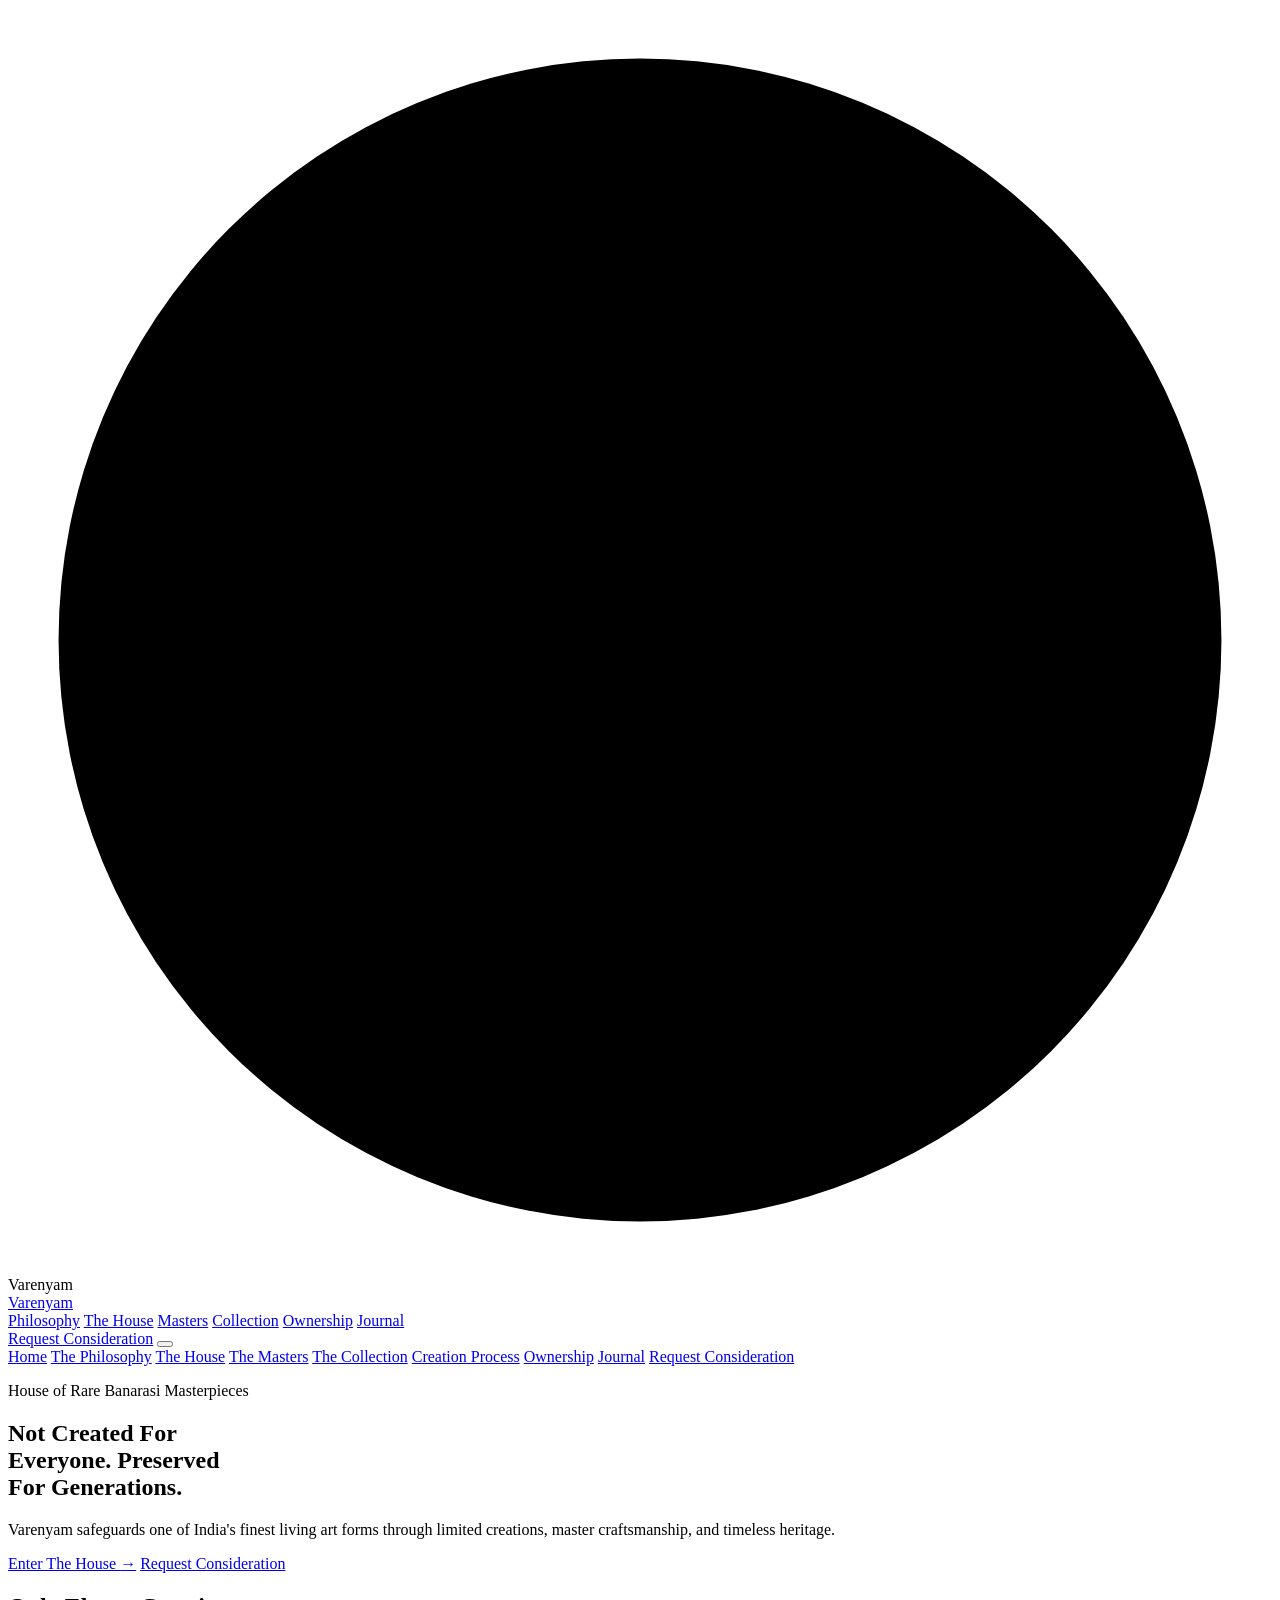
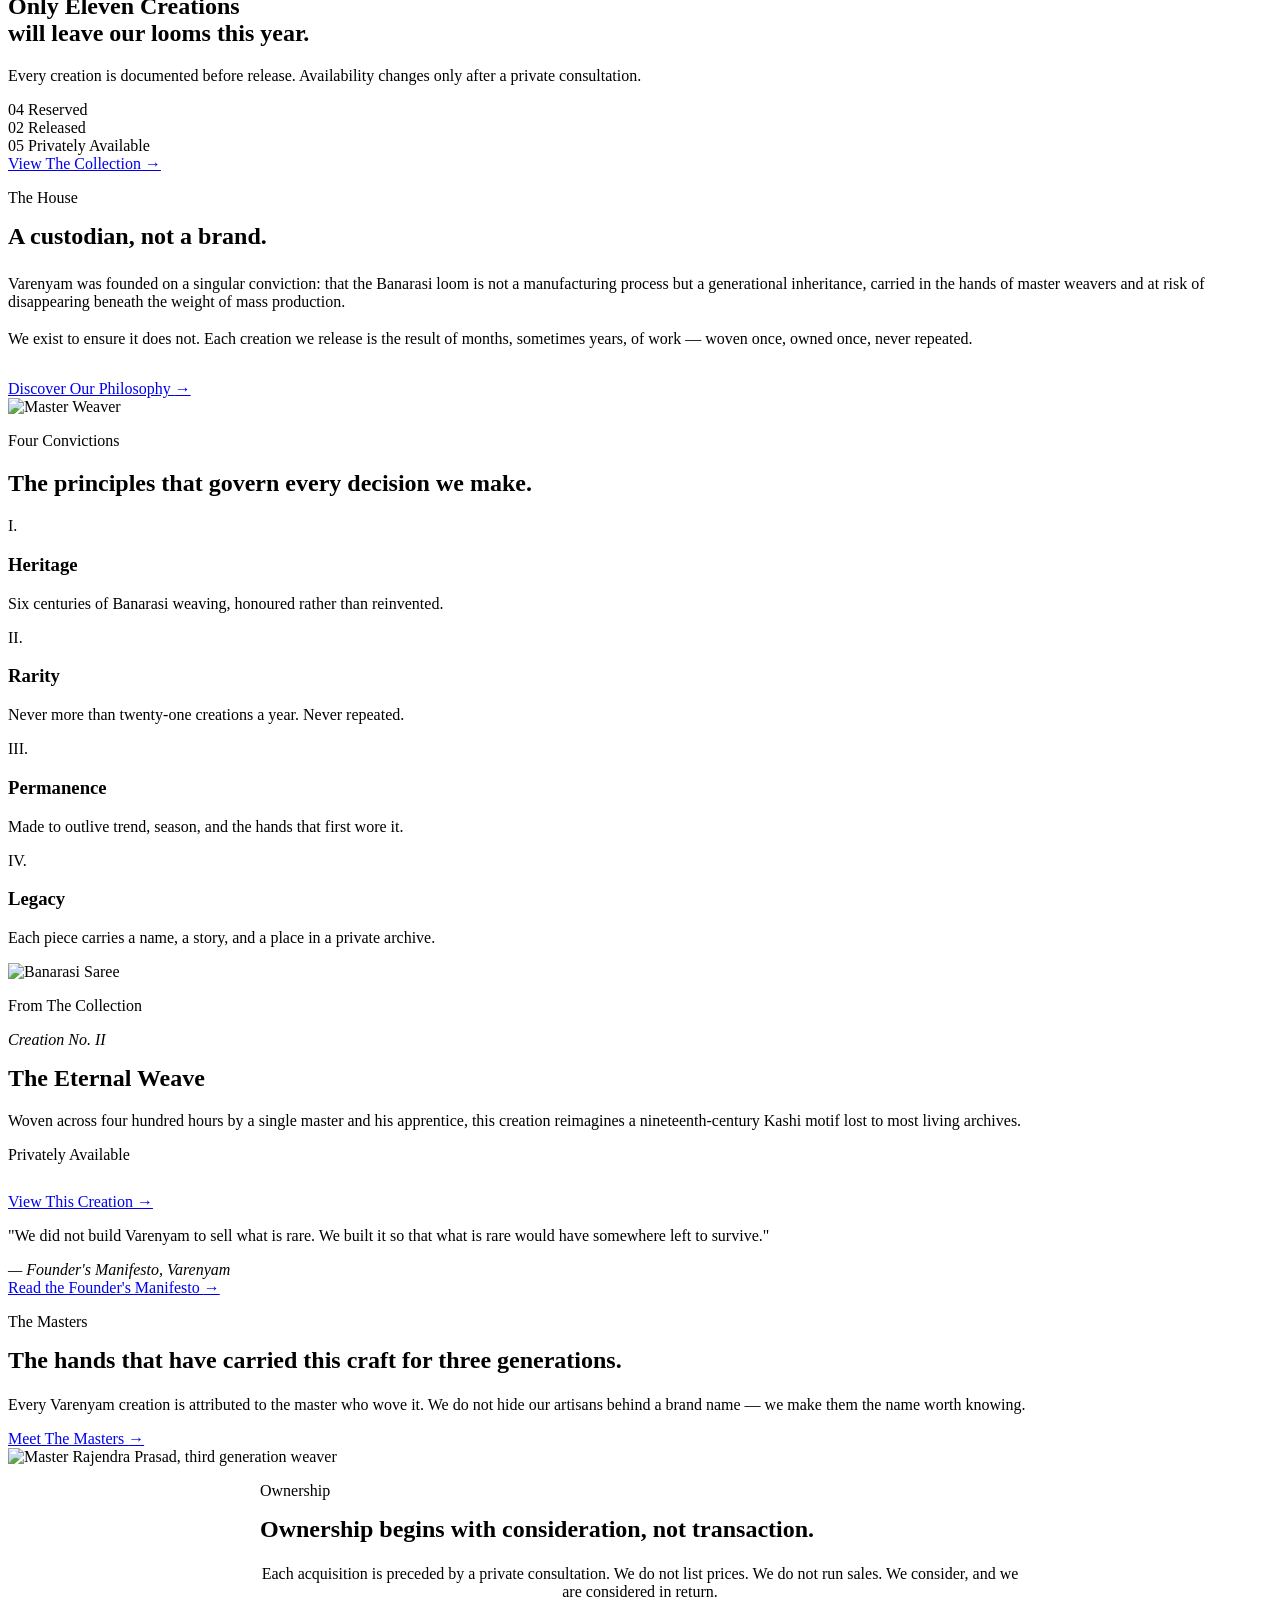
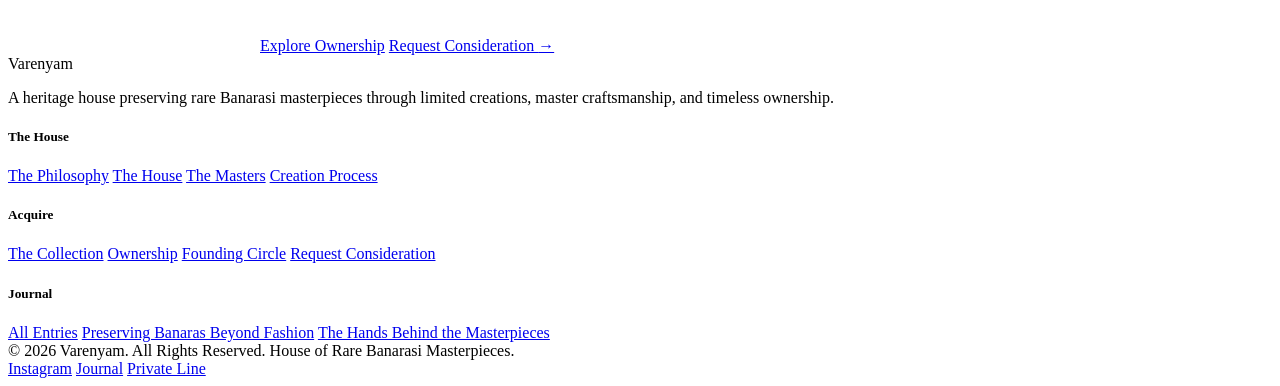
==== index.html @ ad982944 "Add files via upload" ====
<!DOCTYPE html>
<html lang="en">
<head>
<meta charset="UTF-8">
<meta name="viewport" content="width=device-width, initial-scale=1.0">
<title>Varenyam — House of Rare Banarasi Masterpieces</title>
<meta name="description" content="Varenyam is a heritage house preserving rare Banarasi masterpieces through limited creations, master craftsmanship, and timeless ownership.">
<link rel="preconnect" href="https://fonts.googleapis.com">
<link rel="preconnect" href="https://fonts.gstatic.com" crossorigin>
<link href="https://fonts.googleapis.com/css2?family=Playfair+Display:wght@400;500;600;700&family=Inter:wght@300;400;500;600&display=swap" rel="stylesheet">
<link rel="stylesheet" href="css/style.css">

</head>
<body>

<div id="loader">
  <div class="seal">
    <svg viewBox="0 0 100 100">
      <circle class="seal-ring" cx="50" cy="50" r="46"/>
      <path class="seal-mark" d="M30 60 L50 30 L70 60 M35 60 L65 60"/>
    </svg>
    <div class="loader-label">Varenyam</div>
  </div>
</div>



<header class="nav">
  <div class="nav-inner">
    <a href="index.html" class="brand-mark">Varenyam<span class="dot"></span></a>
    <nav class="nav-links">
      <a href="philosophy.html">Philosophy</a>
      <a href="house.html">The House</a>
      <a href="masters.html">Masters</a>
      <a href="collection.html">Collection</a>
      <a href="ownership.html">Ownership</a>
      <a href="journal.html">Journal</a>
    </nav>
    <a href="request.html" class="nav-cta desktop-only">Request Consideration</a>
    <button class="menu-toggle" aria-label="Open menu"><span></span><span></span><span></span></button>
  </div>
</header>

<div class="mobile-menu">
  <a href="index.html">Home</a>
  <a href="philosophy.html">The Philosophy</a>
  <a href="house.html">The House</a>
  <a href="masters.html">The Masters</a>
  <a href="collection.html">The Collection</a>
  <a href="process.html">Creation Process</a>
  <a href="ownership.html">Ownership</a>
  <a href="journal.html">Journal</a>
  <a href="request.html" class="nav-cta">Request Consideration</a>
</div>

<main>

  <!-- HERO -->
  <section class="hero">
      
    <div class="hero-texture"></div>
    <div class="frame cinema" data-parallax="0.08" style="position:absolute; top:14%; right:-6%; width:62%; opacity:.55; z-index:1;">
      <video
    autoplay
    muted
    loop
    playsinline
    class="frame-video">

    <source src="https://res.cloudinary.com/diti2zhnf/video/upload/v1782197458/15530632_3840_2160_24fps_ccnxbz.mp4" type="video/mp4">

</video>
    </div>
    <div class="hero-content">
      <p class="eyebrow reveal">House of Rare Banarasi Masterpieces</p>
      <h1 class="display-xl reveal reveal-d1">Not Created For<br>Everyone. Preserved<br>For Generations.</h1>
      <p class="lede reveal reveal-d2">Varenyam safeguards one of India's finest living art forms through limited creations, master craftsmanship, and timeless heritage.</p>
      <div class="btn-row reveal reveal-d3">
        <a href="house.html" class="btn solid">Enter The House <span class="arrow">→</span></a>
        <a href="request.html" class="btn ghost">Request Consideration</a>
      </div>
    </div>
    
  </section>
  
<section class="section edition-section">

    <div class="wrap">

        

        <h2 class="display-lg reveal reveal-d1">

            Only Eleven Creations
            <br>
            will leave our looms this year.

        </h2>

        <p class="lede mx-auto center reveal reveal-d2">

            Every creation is documented before release.
            Availability changes only after a private consultation.

        </p>

        <div class="edition-status">

            <div class="edition-card reveal">

                <span>04</span>

                Reserved

            </div>

            <div class="edition-card reveal reveal-d1">

                <span>02</span>

                Released

            </div>

            <div class="edition-card reveal reveal-d2">

                <span>05</span>

                Privately Available

            </div>

        </div>

        <div class="center">

            <a href="collection.html" class="btn solid">

                View The Collection →

            </a>

        </div>
<div class="progress-bar">
    <div class="progress-fill" style="width:36%"></div>
</div>
    </div>

</section>
  <!-- INTRODUCTION -->
  <section class="section">
    <div class="wrap grid-2">
      <div class="reveal">
        <p class="eyebrow">The House</p>
        <h2 class="display-md" style="margin-top:1rem;">A custodian, <span class="italic">not</span> a brand.</h2>
        <p class="body-text" style="margin-top:1.6rem;">Varenyam was founded on a singular conviction: that the Banarasi loom is not a manufacturing process but a generational inheritance, carried in the hands of master weavers and at risk of disappearing beneath the weight of mass production.</p>
        <p class="body-text" style="margin-top:1.2rem;">We exist to ensure it does not. Each creation we release is the result of months, sometimes years, of work — woven once, owned once, never repeated.</p>
        <div class="btn-row" style="margin-top:2rem;">
          <a href="philosophy.html" class="text-link">Discover Our Philosophy <span class="arrow">→</span></a>
        </div>
      </div>
      <div class="frame tall reveal reveal-d2">
         <img src="https://i.pinimg.com/736x/7c/6f/11/7c6f117fa20e8eda5d5f9189f63dafb6.jpg" alt="Master Weaver" loading="lazy"
    decoding="async">
      </div>
    </div>
  </section>

  <div class="wrap"><div class="gold-line"></div></div>

  <!-- PILLARS PREVIEW -->
  <section class="section">
    <div class="wrap">
      <div class="section-head center mx-auto">
        <p class="eyebrow center">Four Convictions</p>
        <h2 class="display-md">The principles that govern every decision we make.</h2>
      </div>
      <div class="grid-4">
        <div class="pillar reveal"><span class="p-no">I.</span><h3>Heritage</h3><p>Six centuries of Banarasi weaving, honoured rather than reinvented.</p></div>
        <div class="pillar reveal reveal-d1"><span class="p-no">II.</span><h3>Rarity</h3><p>Never more than twenty-one creations a year. Never repeated.</p></div>
        <div class="pillar reveal reveal-d2"><span class="p-no">III.</span><h3>Permanence</h3><p>Made to outlive trend, season, and the hands that first wore it.</p></div>
        <div class="pillar reveal reveal-d3"><span class="p-no">IV.</span><h3>Legacy</h3><p>Each piece carries a name, a story, and a place in a private archive.</p></div>
      </div>
    </div>
  </section>

  <!-- FEATURED CREATION -->
  <section class="section charcoal">
    <div class="wrap grid-2">
      <div class="frame square reveal">
    <img src="https://i.pinimg.com/1200x/c4/33/57/c433571d97ba6cde147382f222b8996d.jpg" alt="Banarasi Saree" loading="lazy"
    decoding="async">
      </div>
      <div class="reveal reveal-d2">
        <p class="eyebrow">From The Collection</p>
        <p class="m-num" style="font-family:var(--serif); font-style:italic; color:var(--gold-soft); margin-top:1rem;">Creation No. II</p>
        <h2 class="display-md" style="margin-top:.6rem;">The Eternal Weave</h2>
        <p class="body-text" style="margin-top:1.2rem;">Woven across four hundred hours by a single master and his apprentice, this creation reimagines a nineteenth-century Kashi motif lost to most living archives.</p>
        <div class="tag-row"><span class="tag">Privately Available</span></div>
        <div class="btn-row" style="margin-top:1.8rem;">
          <a href="collection-eternal-weave.html" class="text-link">View This Creation <span class="arrow">→</span></a>
        </div>
      </div>
    </div>
  </section>

  <!-- FOUNDER MANIFESTO -->
  <section class="section">
    <div class="wrap">
      <div class="quote-block reveal">
        <p>"We did not build Varenyam to sell what is rare. We built it so that what is rare would have somewhere left to survive."</p>
        <cite>— Founder's Manifesto, Varenyam</cite>
      </div>
      <div class="gold-line center short reveal"></div>
      <div class="center reveal">
        <a href="house.html" class="text-link">Read the Founder's Manifesto <span class="arrow">→</span></a>
      </div>
    </div>
  </section>

  <!-- MASTERS PREVIEW -->
  <section class="section charcoal">
    <div class="wrap grid-2">
      <div class="reveal">
        <p class="eyebrow">The Masters</p>
        <h2 class="display-md" style="margin-top:1rem;">The hands that have carried this craft for three generations.</h2>
        <p class="body-text" style="margin-top:1.4rem;">Every Varenyam creation is attributed to the master who wove it. We do not hide our artisans behind a brand name — we make them the name worth knowing.</p>
        <div class="btn-row"><a href="masters.html" class="text-link">Meet The Masters <span class="arrow">→</span></a></div>
      </div>
      <div class="frame tall reveal reveal-d2">
        <img src= "https://i.pinimg.com/736x/b0/d5/f7/b0d5f7c24288af9b21d6337cf36b016b.jpg" alt="Master Rajendra Prasad, third generation weaver" loading="lazy"
    decoding="async">
    </div>
  </section>

  <!-- OWNERSHIP CTA -->
  <section class="section">
    <div class="wrap center" style="max-width:760px; margin:0 auto;">
      <p class="eyebrow center reveal">Ownership</p>
      <h2 class="display-md reveal reveal-d1" style="margin-top:1rem;">Ownership begins with consideration, not transaction.</h2>
      <p class="lede mx-auto reveal reveal-d2" style="margin:1.4rem auto 0; text-align:center;">Each acquisition is preceded by a private consultation. We do not list prices. We do not run sales. We consider, and we are considered in return.</p>
      <div class="btn-row" style="justify-content:center; margin-top:2.2rem;">
        <a href="ownership.html" class="btn ghost">Explore Ownership</a>
        <a href="request.html" class="btn solid">Request Consideration <span class="arrow">→</span></a>
      </div>
    </div>
  </section>

</main>

<footer class="site-footer">
  <div class="wrap">
    <div class="footer-top">
      <div class="footer-brand">
        <div class="brand-mark">Varenyam<span class="dot"></span></div>
        <p>A heritage house preserving rare Banarasi masterpieces through limited creations, master craftsmanship, and timeless ownership.</p>
      </div>
      <div class="footer-col">
        <h5>The House</h5>
        <a href="philosophy.html">The Philosophy</a>
        <a href="house.html">The House</a>
        <a href="masters.html">The Masters</a>
        <a href="process.html">Creation Process</a>
      </div>
      <div class="footer-col">
        <h5>Acquire</h5>
        <a href="collection.html">The Collection</a>
        <a href="ownership.html">Ownership</a>
        <a href="ownership.html#founding-circle">Founding Circle</a>
        <a href="request.html">Request Consideration</a>
      </div>
      <div class="footer-col">
        <h5>Journal</h5>
        <a href="journal.html">All Entries</a>
        <a href="journal-preserving-banaras.html">Preserving Banaras Beyond Fashion</a>
        <a href="journal-hands-behind.html">The Hands Behind the Masterpieces</a>
      </div>
    </div>
    <div class="footer-bottom">
      <span>© 2026 Varenyam. All Rights Reserved. House of Rare Banarasi Masterpieces.</span>
      <div class="footer-social">
        <a href="#">Instagram</a>
        <a href="journal.html">Journal</a>
        <a href="request.html">Private Line</a>
      </div>
    </div>
  </div>
</footer>

<script src="js/main.js"></script>
</body>
</html>
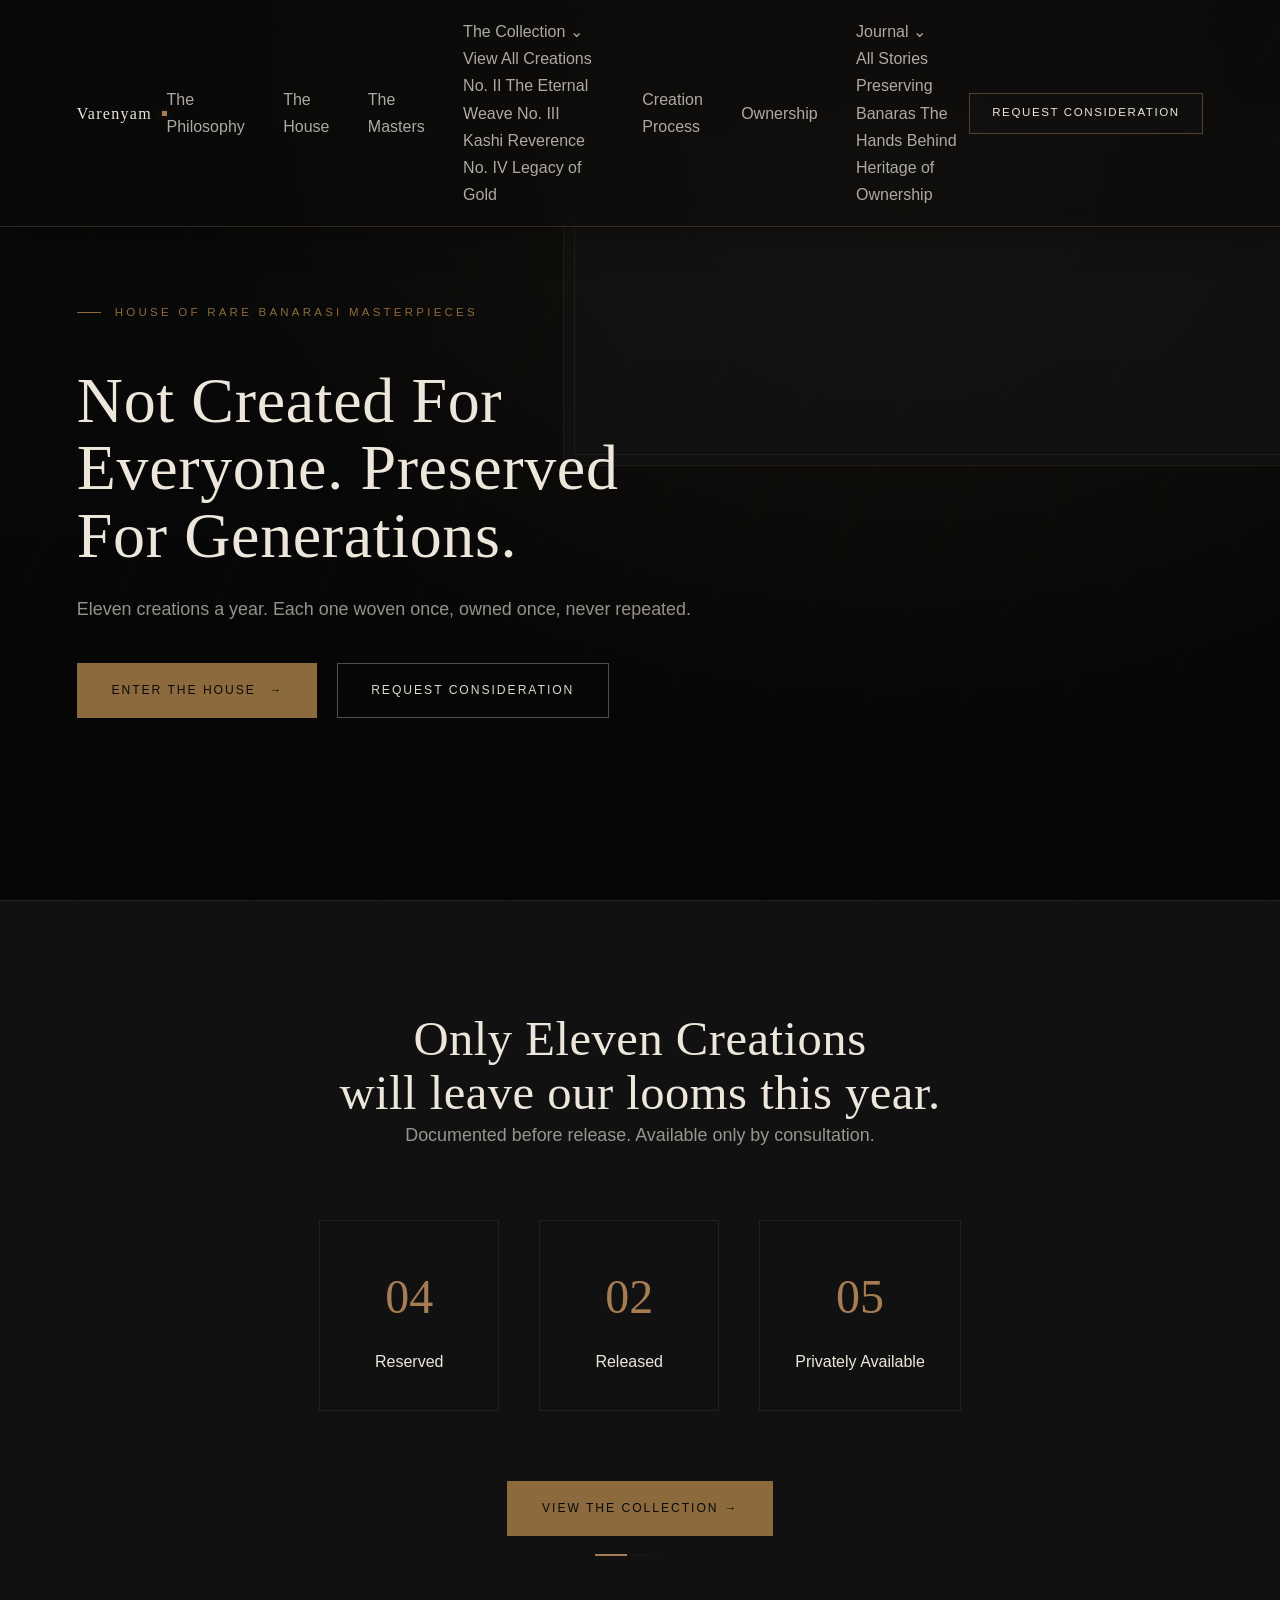
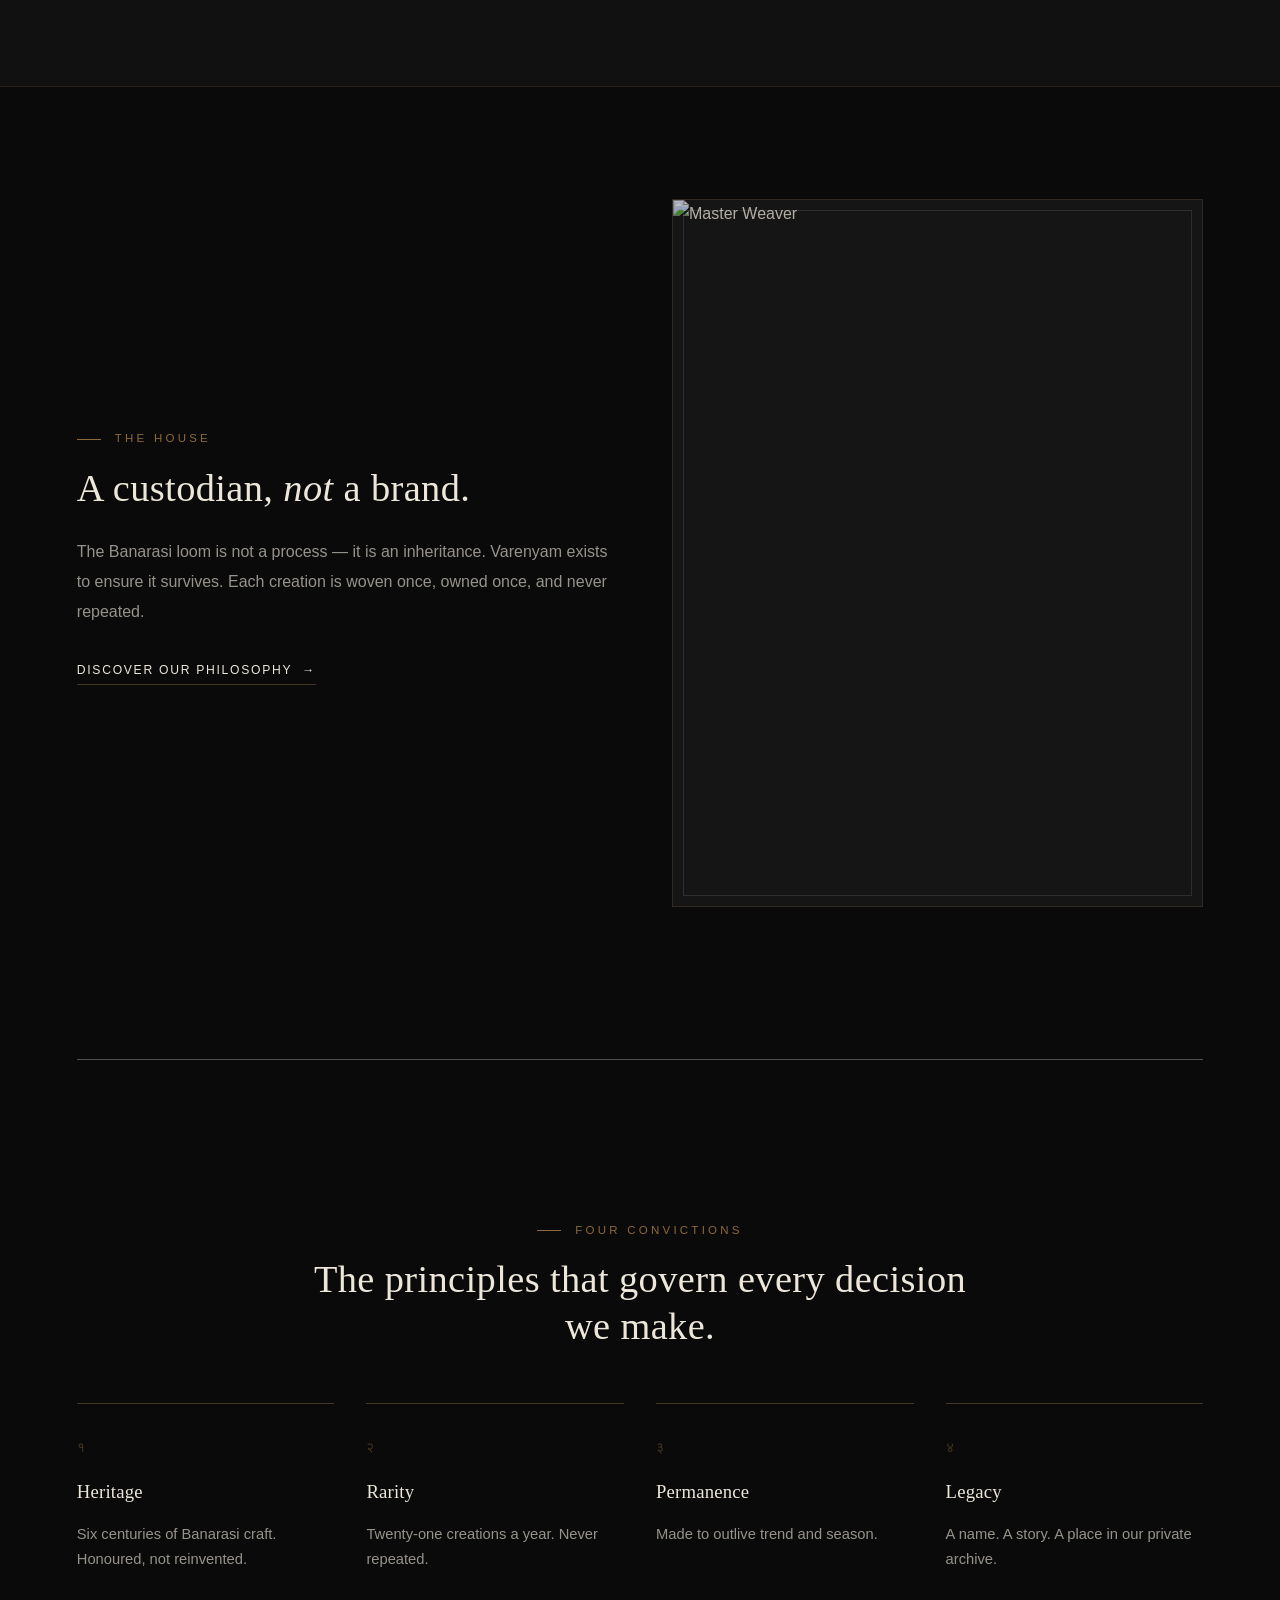
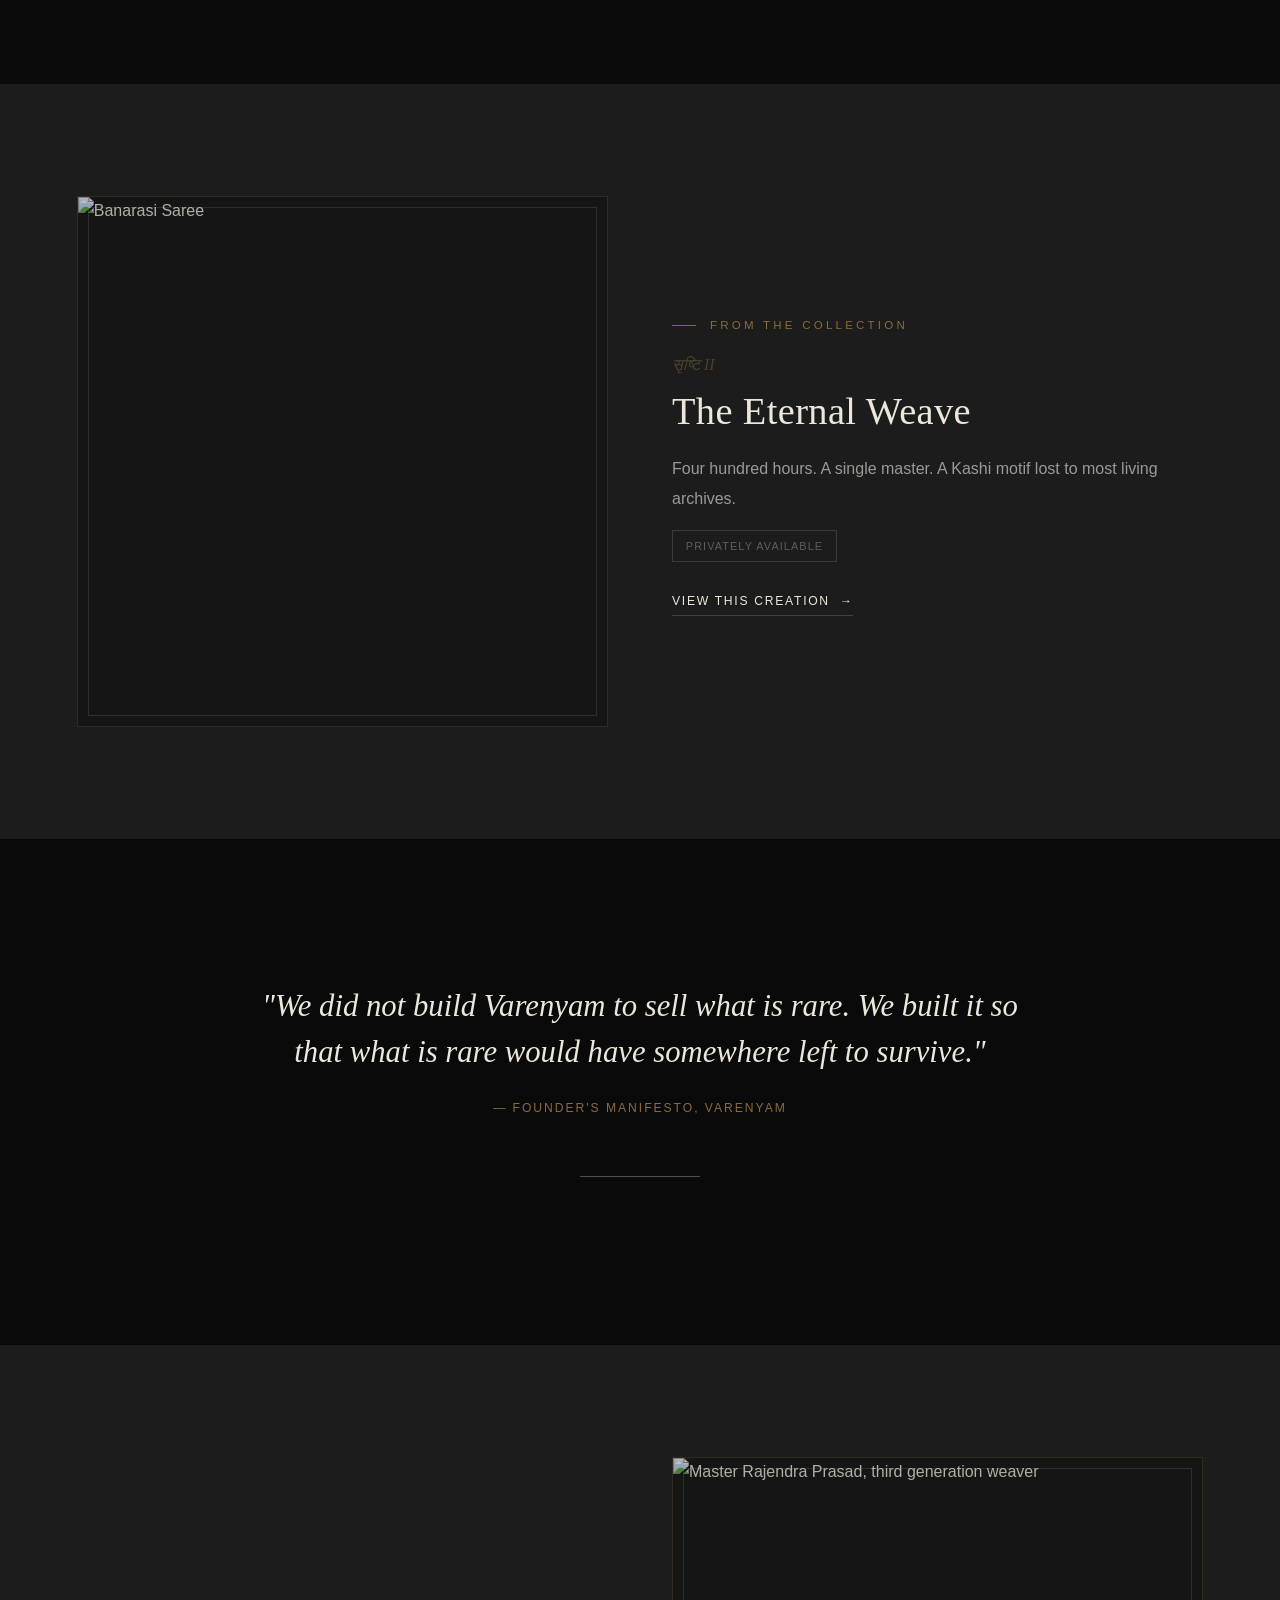
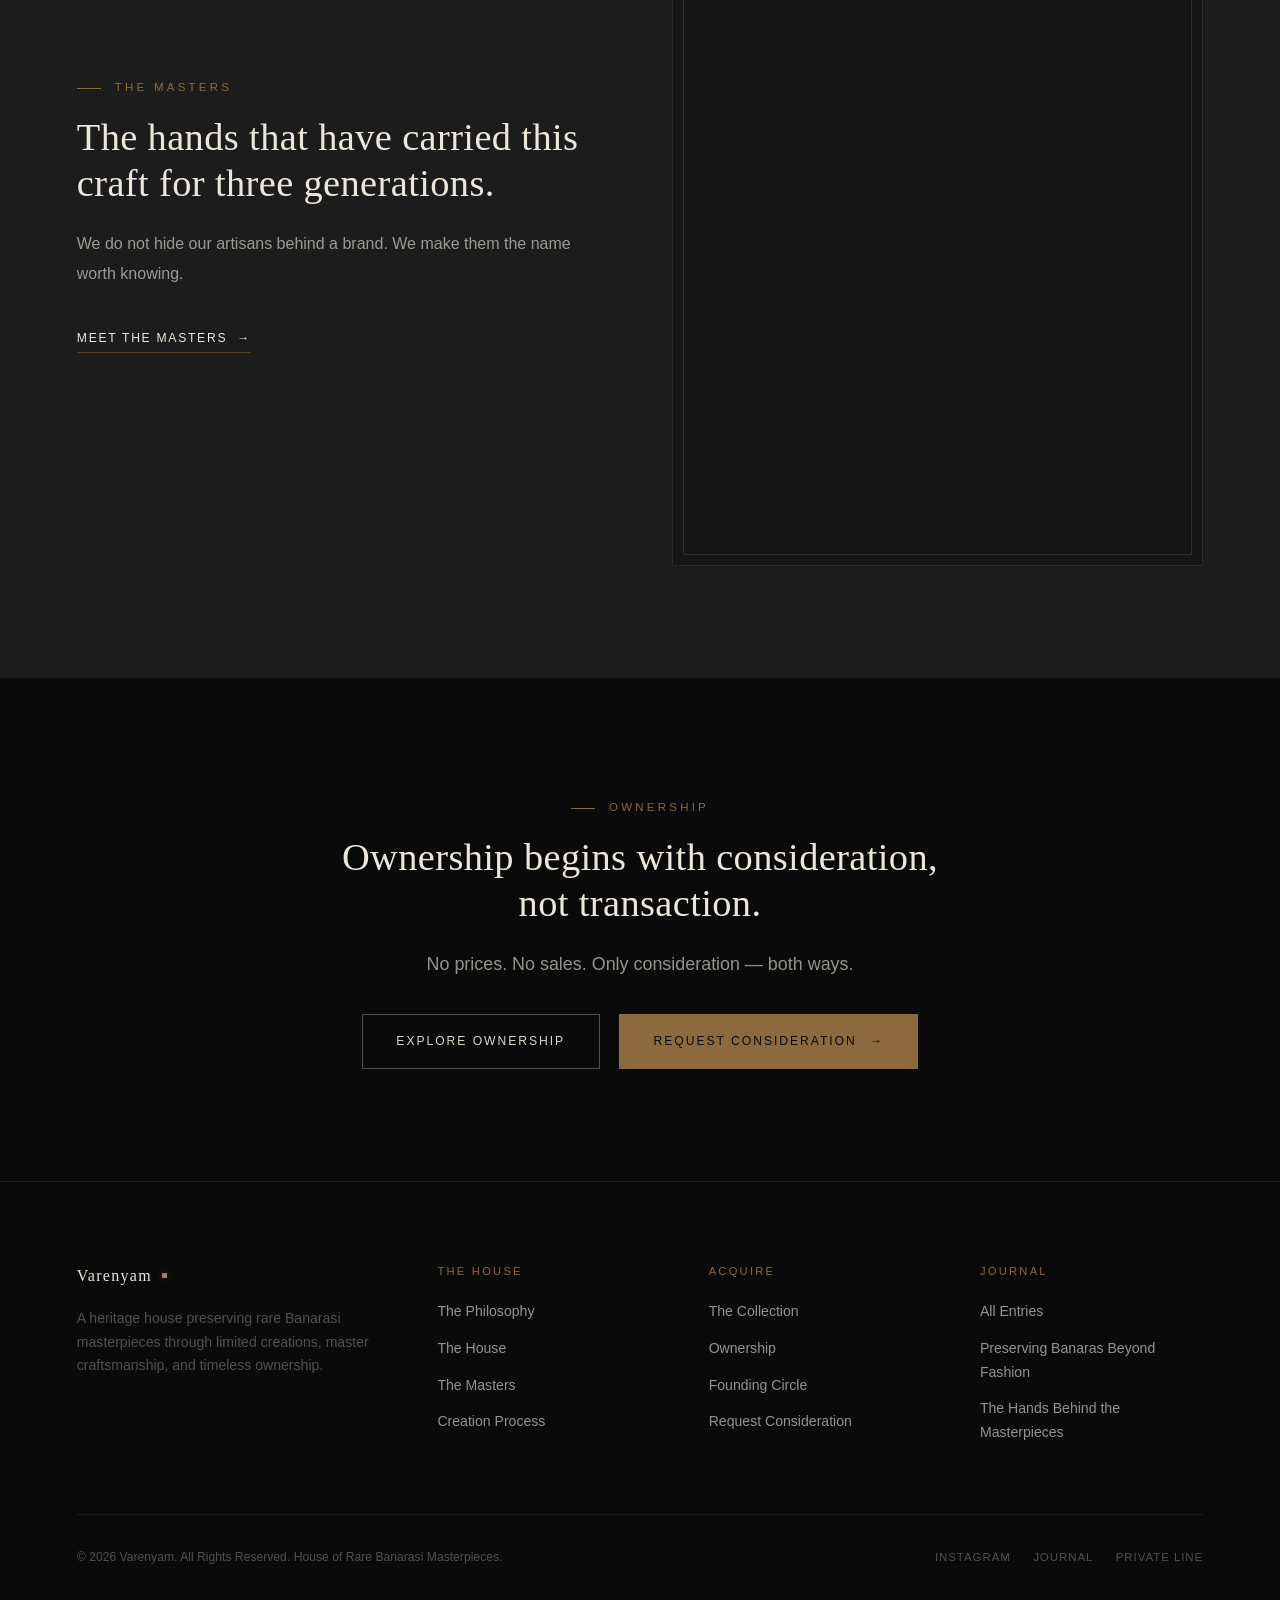
==== commit 24eadddc: "Add files via upload" ====
--- a/index.html
+++ b/index.html
@@ -7,20 +7,17 @@
 <meta name="description" content="Varenyam is a heritage house preserving rare Banarasi masterpieces through limited creations, master craftsmanship, and timeless ownership.">
 <link rel="preconnect" href="https://fonts.googleapis.com">
 <link rel="preconnect" href="https://fonts.gstatic.com" crossorigin>
-<link href="https://fonts.googleapis.com/css2?family=Playfair+Display:wght@400;500;600;700&family=Inter:wght@300;400;500;600&display=swap" rel="stylesheet">
+<link href="https://fonts.googleapis.com/css2?family=Noto+Serif+Devanagari:wght@400;500&display=swap" rel="stylesheet">
 <link rel="stylesheet" href="css/style.css">
 
 </head>
 <body>
 
 <div id="loader">
-  <div class="seal">
-    <svg viewBox="0 0 100 100">
-      <circle class="seal-ring" cx="50" cy="50" r="46"/>
-      <path class="seal-mark" d="M30 60 L50 30 L70 60 M35 60 L65 60"/>
-    </svg>
-    <div class="loader-label">Varenyam</div>
-  </div>
+  <svg class="thread" viewBox="0 0 600 100">
+    <path d="M0,50 Q150,10 300,50 T600,50" fill="none" stroke="#8C6A3D" stroke-width="1"/>
+  </svg>
+  <div class="loader-label">वरेण्यम्</div>
 </div>
 
 
@@ -28,14 +25,58 @@
 <header class="nav">
   <div class="nav-inner">
     <a href="index.html" class="brand-mark">Varenyam<span class="dot"></span></a>
-    <nav class="nav-links">
-      <a href="philosophy.html">Philosophy</a>
-      <a href="house.html">The House</a>
-      <a href="masters.html">Masters</a>
-      <a href="collection.html">Collection</a>
-      <a href="ownership.html">Ownership</a>
-      <a href="journal.html">Journal</a>
-    </nav>
+    <nav class="nav-links" id="siteNavLinks">
+  
+  <a href="philosophy.html">The Philosophy</a>
+  <a href="house.html">The House</a>
+  <a href="masters.html">The Masters</a>
+
+  <!-- COLLECTION DROPDOWN -->
+  <div class="dropdown">
+    <a href="collection.html" class="dropdown-trigger">
+      The Collection <span class="caret">⌄</span>
+    </a>
+    <div class="dropdown-menu">
+      <a href="collection.html" class="dd-all">View All Creations</a>
+      <span class="dd-divider"></span>
+      <a href="collection-eternal-weave.html">
+        <span class="dd-num">No. II</span>
+        <span class="dd-title">The Eternal Weave</span>
+      </a>
+      <a href="collection-kashi-reverence.html">
+        <span class="dd-num">No. III</span>
+        <span class="dd-title">Kashi Reverence</span>
+      </a>
+      <a href="collection-legacy-of-gold.html">
+        <span class="dd-num">No. IV</span>
+        <span class="dd-title">Legacy of Gold</span>
+      </a>
+    </div>
+  </div>
+
+  <a href="process.html">Creation Process</a>
+  <a href="ownership.html">Ownership</a>
+
+  <!-- JOURNAL DROPDOWN -->
+  <div class="dropdown">
+    <a href="journal.html" class="dropdown-trigger">
+      Journal <span class="caret">⌄</span>
+    </a>
+    <div class="dropdown-menu">
+      <a href="journal.html" class="dd-all">All Stories</a>
+      <span class="dd-divider"></span>
+      <a href="journal-preserving-banaras.html">
+        <span class="dd-title">Preserving Banaras</span>
+      </a>
+      <a href="journal-hands-behind.html">
+        <span class="dd-title">The Hands Behind</span>
+      </a>
+      <a href="journal-heritage-ownership.html">
+        <span class="dd-title">Heritage of Ownership</span>
+      </a>
+    </div>
+  </div>
+</nav>
     <a href="request.html" class="nav-cta desktop-only">Request Consideration</a>
     <button class="menu-toggle" aria-label="Open menu"><span></span><span></span><span></span></button>
   </div>
@@ -70,11 +111,15 @@
     <source src="https://res.cloudinary.com/diti2zhnf/video/upload/v1782197458/15530632_3840_2160_24fps_ccnxbz.mp4" type="video/mp4">
 
 </video>
+
+
+
+  <section>
     </div>
     <div class="hero-content">
       <p class="eyebrow reveal">House of Rare Banarasi Masterpieces</p>
       <h1 class="display-xl reveal reveal-d1">Not Created For<br>Everyone. Preserved<br>For Generations.</h1>
-      <p class="lede reveal reveal-d2">Varenyam safeguards one of India's finest living art forms through limited creations, master craftsmanship, and timeless heritage.</p>
+      <p class="lede reveal reveal-d2">Eleven creations a year. Each one woven once, owned once, never repeated.</p>
       <div class="btn-row reveal reveal-d3">
         <a href="house.html" class="btn solid">Enter The House <span class="arrow">→</span></a>
         <a href="request.html" class="btn ghost">Request Consideration</a>
@@ -97,12 +142,7 @@
 
         </h2>
 
-        <p class="lede mx-auto center reveal reveal-d2">
-
-            Every creation is documented before release.
-            Availability changes only after a private consultation.
-
-        </p>
+        <p class="lede mx-auto center reveal reveal-d2">Documented before release. Available only by consultation.</p>
 
         <div class="edition-status">
 
@@ -153,8 +193,7 @@
       <div class="reveal">
         <p class="eyebrow">The House</p>
         <h2 class="display-md" style="margin-top:1rem;">A custodian, <span class="italic">not</span> a brand.</h2>
-        <p class="body-text" style="margin-top:1.6rem;">Varenyam was founded on a singular conviction: that the Banarasi loom is not a manufacturing process but a generational inheritance, carried in the hands of master weavers and at risk of disappearing beneath the weight of mass production.</p>
-        <p class="body-text" style="margin-top:1.2rem;">We exist to ensure it does not. Each creation we release is the result of months, sometimes years, of work — woven once, owned once, never repeated.</p>
+        <p class="body-text" style="margin-top:1.6rem;">The Banarasi loom is not a process — it is an inheritance. Varenyam exists to ensure it survives. Each creation is woven once, owned once, and never repeated.</p>
         <div class="btn-row" style="margin-top:2rem;">
           <a href="philosophy.html" class="text-link">Discover Our Philosophy <span class="arrow">→</span></a>
         </div>
@@ -176,10 +215,10 @@
         <h2 class="display-md">The principles that govern every decision we make.</h2>
       </div>
       <div class="grid-4">
-        <div class="pillar reveal"><span class="p-no">I.</span><h3>Heritage</h3><p>Six centuries of Banarasi weaving, honoured rather than reinvented.</p></div>
-        <div class="pillar reveal reveal-d1"><span class="p-no">II.</span><h3>Rarity</h3><p>Never more than twenty-one creations a year. Never repeated.</p></div>
-        <div class="pillar reveal reveal-d2"><span class="p-no">III.</span><h3>Permanence</h3><p>Made to outlive trend, season, and the hands that first wore it.</p></div>
-        <div class="pillar reveal reveal-d3"><span class="p-no">IV.</span><h3>Legacy</h3><p>Each piece carries a name, a story, and a place in a private archive.</p></div>
+        <div class="pillar reveal"><span class="p-no">१</span><h3>Heritage</h3><p>Six centuries of Banarasi craft. Honoured, not reinvented.</p></div>
+        <div class="pillar reveal reveal-d1"><span class="p-no">२</span><h3>Rarity</h3><p>Twenty-one creations a year. Never repeated.</p></div>
+        <div class="pillar reveal reveal-d2"><span class="p-no">३</span><h3>Permanence</h3><p>Made to outlive trend and season.</p></div>
+        <div class="pillar reveal reveal-d3"><span class="p-no">४</span><h3>Legacy</h3><p>A name. A story. A place in our private archive.</p></div>
       </div>
     </div>
   </section>
@@ -193,9 +232,9 @@
       </div>
       <div class="reveal reveal-d2">
         <p class="eyebrow">From The Collection</p>
-        <p class="m-num" style="font-family:var(--serif); font-style:italic; color:var(--gold-soft); margin-top:1rem;">Creation No. II</p>
+        <p class="m-num" style="font-family:var(--serif); font-style:italic; color:var(--gold-soft); margin-top:1rem;">सृष्टि II</p>
         <h2 class="display-md" style="margin-top:.6rem;">The Eternal Weave</h2>
-        <p class="body-text" style="margin-top:1.2rem;">Woven across four hundred hours by a single master and his apprentice, this creation reimagines a nineteenth-century Kashi motif lost to most living archives.</p>
+        <p class="body-text" style="margin-top:1.2rem;">Four hundred hours. A single master. A Kashi motif lost to most living archives.</p>
         <div class="tag-row"><span class="tag">Privately Available</span></div>
         <div class="btn-row" style="margin-top:1.8rem;">
           <a href="collection-eternal-weave.html" class="text-link">View This Creation <span class="arrow">→</span></a>
@@ -224,7 +263,7 @@
       <div class="reveal">
         <p class="eyebrow">The Masters</p>
         <h2 class="display-md" style="margin-top:1rem;">The hands that have carried this craft for three generations.</h2>
-        <p class="body-text" style="margin-top:1.4rem;">Every Varenyam creation is attributed to the master who wove it. We do not hide our artisans behind a brand name — we make them the name worth knowing.</p>
+        <p class="body-text" style="margin-top:1.4rem;">We do not hide our artisans behind a brand. We make them the name worth knowing.</p>
         <div class="btn-row"><a href="masters.html" class="text-link">Meet The Masters <span class="arrow">→</span></a></div>
       </div>
       <div class="frame tall reveal reveal-d2">
@@ -238,7 +277,7 @@
     <div class="wrap center" style="max-width:760px; margin:0 auto;">
       <p class="eyebrow center reveal">Ownership</p>
       <h2 class="display-md reveal reveal-d1" style="margin-top:1rem;">Ownership begins with consideration, not transaction.</h2>
-      <p class="lede mx-auto reveal reveal-d2" style="margin:1.4rem auto 0; text-align:center;">Each acquisition is preceded by a private consultation. We do not list prices. We do not run sales. We consider, and we are considered in return.</p>
+      <p class="lede mx-auto reveal reveal-d2" style="margin:1.4rem auto 0; text-align:center;">No prices. No sales. Only consideration — both ways.</p>
       <div class="btn-row" style="justify-content:center; margin-top:2.2rem;">
         <a href="ownership.html" class="btn ghost">Explore Ownership</a>
         <a href="request.html" class="btn solid">Request Consideration <span class="arrow">→</span></a>
--- a/css/style.css
+++ b/css/style.css
@@ -0,0 +1,938 @@
+html,
+body{
+    overflow-x:hidden;
+    width:100%;
+}
+
+:root{
+  --black:#0A0A0A;
+  --charcoal:#1C1C1C;
+  --gold:#8C6A3D;
+  --gold-soft:rgba(140,106,61,0.45);
+  --gold-faint:rgba(140,106,61,0.15);
+  --ivory:#EDE7DB;
+  --ivory-dim:rgba(237,231,219,0.62);
+  --ivory-faint:rgba(237,231,219,0.32);
+  --serif:'Playfair Display', Georgia, serif;
+  --sans:'Inter', -apple-system, sans-serif;
+  --ease:cubic-bezier(.22,1,.36,1);
+  --container: 1280px;
+}
+
+/* ===========================================
+   HOUSE PROMISE
+=========================================== */
+
+.house-promise{
+
+    background:#111;
+
+    border-top:1px solid rgba(166,124,82,.15);
+
+    border-bottom:1px solid rgba(166,124,82,.15);
+
+}
+
+.promise-container{
+
+    max-width:1100px;
+
+    margin:auto;
+
+}
+
+.promise-grid{
+
+    margin-top:70px;
+
+    display:grid;
+
+    grid-template-columns:repeat(2,1fr);
+
+    gap:45px;
+
+    
+
+}
+
+.promise-item{
+
+    padding:40px;
+
+    border:1px solid rgba(166,124,82,.15);
+
+    transition:.35s;
+
+    background:rgba(255,255,255,.015);
+
+    position:relative;
+
+}
+
+.promise-item:hover{
+
+    border-color:#A67C52;
+
+    transform:translateY(-5px);
+
+}
+.promise-item::before{
+
+    content:"";
+
+    
+
+    left:40px;
+
+    top:0;
+
+    width:80px;
+
+    height:1px;
+
+    background:#A67C52;
+
+}
+
+.promise-item span{
+
+    color:#A67C52;
+
+    font-size:.9rem;
+
+    letter-spacing:4px;
+
+    display:block;
+
+    margin-bottom:18px;
+
+}
+
+.promise-item h3{
+
+    margin-bottom:18px;
+
+    font-size:1.5rem;
+
+}
+
+.promise-item p{
+
+    color:#BFB8AD;
+
+    line-height:1.8;
+
+}
+
+*{margin:0;padding:0;box-sizing:border-box;}
+html{scroll-behavior:smooth;}
+@media (prefers-reduced-motion: reduce){
+  html{scroll-behavior:auto;}
+  *{animation-duration:.001ms !important; animation-iteration-count:1 !important; transition-duration:.001ms !important; scroll-behavior:auto !important;}
+}
+
+body{
+  animation:fadeIn 1s ease;
+  background:var(--black);
+  color:var(--ivory);
+  font-family:var(--sans);
+  font-weight:300;
+  line-height:1.7;
+ 
+  -webkit-font-smoothing:antialiased;
+}
+
+a{color:inherit;text-decoration:none;}
+img{max-width:100%;display:block;}
+ul{list-style:none;}
+button{font-family:inherit;cursor:pointer;border:none;background:none;color:inherit;}
+input,select,textarea{font-family:inherit;}
+
+::selection{background:var(--gold); color:var(--black);}
+
+:focus-visible{
+  outline:1px solid var(--gold);
+  outline-offset:4px;
+}
+
+.wrap{
+  max-width:var(--container);
+  margin:0 auto;
+  padding:0 6vw;
+}
+
+h1,h2,h3,h4{
+  font-family:var(--serif);
+  font-weight:500;
+  letter-spacing:.01em;
+  color:var(--ivory);
+}
+.eyebrow{
+  font-family:var(--sans);
+  font-size:.72rem;
+  letter-spacing:.28em;
+  text-transform:uppercase;
+  color:var(--gold);
+  display:inline-flex;
+  align-items:center;
+  gap:14px;
+}
+.eyebrow::before{
+  content:'';
+  width:24px;height:1px;
+  background:var(--gold);
+  display:inline-block;
+}
+.eyebrow.center{justify-content:center;}
+.eyebrow.no-line::before{display:none;}
+
+.display-xl{
+  font-size:clamp(2.8rem,5vw,5.6rem);
+  line-height:1.05;
+  font-weight:500;
+}
+.display-lg{
+  font-size:clamp(2rem,3.8vw,3.6rem);
+  line-height:1.1;
+}
+.display-md{
+  font-size:clamp(1.7rem, 3vw, 2.6rem);
+  line-height:1.2;
+}
+.lede{
+  font-size:clamp(1.05rem, 1.4vw, 1.25rem);
+  color:var(--ivory-dim);
+  font-weight:300;
+  max-width:640px;
+}
+.body-text{
+  color:var(--ivory-dim);
+  font-size:1rem;
+  max-width:620px;
+  line-height:1.9;
+}
+.italic{font-style:italic; font-family:var(--serif);}
+
+.gold-line{
+  position:relative;
+  height:1px;
+  background:var(--ivory-faint);
+  overflow:hidden;
+  margin:2.5rem 0;
+}
+.gold-line::after{
+  content:'';
+  position:absolute; inset:0;
+  background:var(--gold);
+  width:0;
+  transform-origin:left;
+  transition:width 1.4s var(--ease);
+}
+.gold-line.in-view::after{width:100%;}
+.gold-line.center::after{transform-origin:center; left:50%; width:0;}
+.gold-line.short{max-width:120px; margin:1.6rem auto;}
+
+/* ---------- loader ---------- */
+#loader{
+  position:fixed; inset:0; z-index:9999;
+  background:var(--black);
+  display:flex; align-items:center; justify-content:center;
+  transition:opacity 1s var(--ease), visibility 1s var(--ease);
+}
+#loader.hidden{opacity:0; visibility:hidden; pointer-events:none;}
+.seal{
+  width:120px; height:120px;
+  position:relative;
+}
+.seal svg{width:100%; height:100%;}
+.seal-ring{
+  fill:none; stroke:var(--gold); stroke-width:0.6;
+  stroke-dasharray:300; stroke-dashoffset:300;
+  animation:drawRing 1.8s var(--ease) forwards;
+}
+.seal-mark{
+  fill:none; stroke:var(--ivory); stroke-width:0.5;
+  stroke-dasharray:200; stroke-dashoffset:200;
+  animation:drawRing 1.4s var(--ease) .6s forwards;
+}
+@keyframes drawRing{to{stroke-dashoffset:0;}}
+.loader-label{
+  position:absolute; bottom:-2.6rem; left:50%; transform:translateX(-50%);
+  font-size:.66rem; letter-spacing:.3em; text-transform:uppercase; color:var(--ivory-faint);
+  white-space:nowrap;
+}
+@keyframes fadeIn{
+   from{opacity:0;}
+   to{opacity:1;}
+}
+
+header.nav{
+
+    position:fixed;
+
+    top:0;
+    left:0;
+    right:0;
+
+    z-index:99999;
+
+    padding:18px 0;
+    box-shadow:0 8px 35px rgba(0,0,0,.28);
+    background:rgba(10,10,10,.45);
+
+    backdrop-filter:blur(18px);
+    -webkit-backdrop-filter:blur(18px);
+
+    border-bottom:1px solid rgba(166,124,82,.28);
+
+    transition:
+        background .45s ease,
+        border-color .45s ease,
+        backdrop-filter .45s ease,
+        padding .45s ease;
+
+}
+
+header.nav.solid{
+
+    background:rgba(10,10,10,.82);
+
+    backdrop-filter:blur(26px);
+
+    -webkit-backdrop-filter:blur(26px);
+
+    border-bottom:1px solid rgba(166,124,82,.45);
+
+}
+
+.nav-inner{
+  display:flex; align-items:center; justify-content:space-between;
+  max-width:var(--container); margin:0 auto; padding:0 6vw;
+}
+.brand-mark{
+  font-family:var(--serif); font-size:1rem; letter-spacing:.08em;
+  display:flex; align-items:center; gap:.6rem;
+}
+.brand-mark .dot{ width:5px;
+
+    height:5px;
+
+    background:#A67C52;
+
+    box-shadow:0 0 8px rgba(166,124,82,.35);}
+.nav-links{display:flex; gap:2.4rem; align-items:center;}
+.nav-links a{
+
+    position:relative;
+
+    color:rgba(237,231,219,.72);
+
+    transition:.35s ease;
+
+}
+.nav-links a:hover{
+
+    color:#F3EEE5;
+
+}
+.nav-links a::after{
+
+    content:"";
+
+    position:absolute;
+
+    left:0;
+    bottom:-6px;
+
+    width:0;
+
+    height:1px;
+
+    background:#A67C52;
+
+    transition:.35s ease;
+
+}
+
+.nav-links a:hover::after{
+
+    width:100%;
+
+}
+.nav-links a:hover, .nav-links a.active{color:var(--ivory);}
+.nav-links a:hover::after, .nav-links a.active::after{width:100%;}
+.nav-cta{
+  padding:.6rem 1.4rem;
+  font-size:.72rem; letter-spacing:.14em; text-transform:uppercase;
+  transition:background .4s var(--ease), color .4s var(--ease), border-color .4s var(--ease);
+  white-space:nowrap;
+  border:1px solid rgba(166,124,82,.45);
+
+  background:rgba(255,255,255,.02);
+
+  backdrop-filter:blur(12px);
+
+}
+.nav-cta:hover{background:#A67C52;
+
+    color:#0A0A0A; border-color:var(--gold);}
+
+.menu-toggle{display:none; flex-direction:column; gap:5px; width:26px; z-index:600;}
+.menu-toggle span{height:1px; background:var(--ivory); width:100%; transition:transform .35s var(--ease), opacity .35s var(--ease);}
+.menu-toggle.open span:nth-child(1){transform:translateY(6px) rotate(45deg);}
+.menu-toggle.open span:nth-child(2){opacity:0;}
+.menu-toggle.open span:nth-child(3){transform:translateY(-6px) rotate(-45deg);}
+
+.mobile-menu{
+
+    position:fixed;
+
+    inset:0;
+
+    background:#0A0A0A;
+
+    z-index:9999;
+
+    display:flex;
+
+    flex-direction:column;
+
+    justify-content:flex-start;
+
+    align-items:flex-start;
+
+    padding:110px 40px 50px;
+
+    gap:18px;
+
+    overflow-y:auto;
+
+    transform:translateX(100%);
+
+    transition:.5s ease;
+
+}
+
+.mobile-menu.open{
+
+    transform:translateX(0);
+
+}
+
+.mobile-menu a{
+
+    font-size:1.25rem;
+
+    line-height:1.2;
+    font-family:var(--serif)
+
+}
+
+
+.mobile-menu a:hover{color:var(--gold);}
+.mobile-menu .nav-cta{
+
+    width:100%;
+
+    max-width:320px;
+
+    text-align:center;
+
+    display:flex;
+
+    justify-content:center;
+
+    margin-top:20px;
+
+}
+
+.btn{
+  display:inline-flex; align-items:center; gap:.8rem;
+  padding:1rem 2.1rem; font-size:.76rem; letter-spacing:.16em; text-transform:uppercase;
+ border:1px solid rgba(176,141,87,.25); transition:all .45s var(--ease); position:relative; overflow:hidden;
+}
+.btn.solid{background:var(--gold); color:var(--black); border-color:var(--gold);}
+.btn.solid:hover{background:transparent; color:#DDD6CB;}
+.btn.ghost{color:#DDD6CB; border-color:var(--ivory-faint);}
+.btn.ghost:hover{border-color:var(--gold); color:#DDD6CB;}
+.btn-row{display:flex; gap:1.2rem; flex-wrap:wrap; margin-top:2.4rem;}
+
+.arrow{transition:transform .4s var(--ease);}
+.btn:hover .arrow{transform:translateX(5px);}
+.btn:hover{
+   box-shadow:0 0 25px rgba(140,106,61,.35);
+}
+
+.hero{
+  position:relative; min-height:100vh; display:flex; align-items:center;
+  padding-top:7rem; overflow:hidden;
+  background:
+    radial-gradient(ellipse at 70% 20%, rgba(140,106,61,0.10), transparent 55%),
+    linear-gradient(180deg, var(--black), #050505);
+}
+
+.hero-texture{
+  position:absolute; inset:0; z-index:0; opacity:.5;
+  background-image:
+    repeating-linear-gradient(115deg, rgba(140,106,61,0.05) 0px, rgba(140,106,61,0.05) 1px, transparent 1px, transparent 90px);
+}
+.hero-content{position:relative; z-index:2; max-width:var(--container); margin:0 auto; padding:0 6vw; width:100%;}
+.hero .eyebrow{margin-bottom:1.6rem;}
+.hero h1{margin:1.2rem 0 1.6rem; max-width:920px;}
+
+.page-hero{
+  min-height:62vh; display:flex; align-items:flex-end; padding:11rem 0 5rem;
+  position:relative; overflow:hidden;
+  background:radial-gradient(ellipse at 80% 0%, rgba(140,106,61,0.12), transparent 60%), var(--black);
+}
+.page-hero .wrap{position:relative; z-index:2;}
+.page-hero-no{
+  position:absolute; top:8rem; right:6vw; font-family:var(--serif); font-size:5rem;
+  color:transparent; -webkit-text-stroke:1px var(--gold-soft); opacity:.5; z-index:1;
+}
+
+.reveal{opacity:0; transform:translateY(34px); transition:opacity 1s var(--ease), transform 1s var(--ease);}
+.reveal.in-view{opacity:1; transform:translateY(0);}
+.reveal-d1.in-view{transition-delay:.1s;}
+.reveal-d2.in-view{transition-delay:.22s;}
+.reveal-d3.in-view{transition-delay:.34s;}
+.reveal-d4.in-view{transition-delay:.46s;}
+
+.frame{
+  position:relative; overflow:hidden; background:var(--charcoal);
+  border:1px solid rgba(140,106,61,0.18);
+}
+.frame img, .frame .ph{width:100%; height:100%; object-fit:cover; display:block;transition:transform 1s ease;}
+.frame:hover img{
+    transform:scale(1.08);
+}
+.frame-video{
+    width:100%;
+    height:100%;
+    object-fit:cover;
+    display:block;
+}
+.ph{
+  display:flex; align-items:center; justify-content:center; text-align:center;
+  background:
+    linear-gradient(135deg, rgba(140,106,61,0.16), transparent 60%),
+    repeating-linear-gradient(45deg, rgba(237,231,219,0.025) 0 2px, transparent 2px 26px),
+    var(--charcoal);
+  color:var(--ivory-faint);
+  font-family:var(--serif); font-style:italic; font-size:.92rem; letter-spacing:.04em;
+  padding:1.2rem;
+}
+.frame::before{
+  content:''; position:absolute; inset:10px; border:1px solid rgba(237,231,219,0.12); pointer-events:none; z-index:2;
+}
+.frame.tall{aspect-ratio:3/4;}
+.frame.wide{aspect-ratio:16/10;}
+.frame.square{aspect-ratio:1/1;}
+.frame.cinema{aspect-ratio:21/9;}
+.frame .frame-cap{
+  position:absolute; bottom:0; left:0; right:0; z-index:3; padding:1.2rem 1.4rem;
+  background:linear-gradient(180deg, transparent, rgba(0,0,0,0.85));
+  font-size:.72rem; letter-spacing:.12em; text-transform:uppercase; color:var(--ivory-dim);
+}
+.frame::after{
+    content:'';
+    position:absolute;
+    inset:0;
+    background:rgba(0,0,0,.25);
+    pointer-events:none;
+}
+
+.section{padding:7rem 0;}
+.section.charcoal{background:var(--charcoal);}
+.section.tight{padding:4.5rem 0;}
+.section-head{max-width:680px; margin-bottom:3.4rem;}
+.section-head h2{margin-top:1rem;}
+
+footer.site-footer{
+  background:var(--black); border-top:1px solid rgba(140,106,61,0.18);
+  padding:5rem 0 2rem;
+}
+.footer-top{
+  display:grid; grid-template-columns:1.4fr 1fr 1fr 1fr; gap:3rem;
+  padding-bottom:3.5rem;
+}
+.footer-brand .brand-mark{margin-bottom:1.1rem;}
+.footer-brand p{color:var(--ivory-faint); font-size:.88rem; max-width:300px;}
+.footer-col h5{
+  font-family:var(--sans); font-size:.7rem; letter-spacing:.2em; text-transform:uppercase;
+  color:var(--gold); margin-bottom:1.2rem; font-weight:500;
+}
+.footer-col a{display:block; color:var(--ivory-dim); font-size:.88rem; margin-bottom:.8rem; transition:color .3s;}
+.footer-col a:hover{color:var(--gold);}
+.footer-bottom{
+  display:flex; justify-content:space-between; align-items:center; flex-wrap:wrap; gap:1rem;
+  padding-top:2rem; border-top:1px solid rgba(237,231,219,0.08);
+  font-size:.76rem; color:var(--ivory-faint);
+}
+.footer-social{display:flex; gap:1.4rem;}
+.footer-social a{color:var(--ivory-faint); letter-spacing:.08em; text-transform:uppercase; font-size:.72rem;}
+.footer-social a:hover{color:var(--gold);}
+
+.grid-2{display:grid; grid-template-columns:1fr 1fr; gap:4rem; align-items:center;}
+.grid-3{display:grid; grid-template-columns:repeat(3,1fr); gap:2.4rem;}
+.grid-4{display:grid; grid-template-columns:repeat(4,1fr); gap:2rem;}
+
+.pillar{
+  border-top:1px solid var(--gold-soft); padding-top:1.8rem; position:relative;
+}
+.pillar .p-no{font-family:var(--serif); color:var(--gold-soft); font-size:.9rem; letter-spacing:.1em;}
+.pillar h3{margin:1rem 0 .9rem;}
+.pillar p{color:var(--ivory-dim); font-size:.92rem;}
+
+.master-card{display:grid; grid-template-columns:.8fr 1.2fr; gap:2.4rem; align-items:center; padding:3.6rem 0; border-bottom:1px solid rgba(237,231,219,0.08);}
+.master-card:last-child{border-bottom:none;}
+.master-card .m-meta{display:flex; gap:2rem; margin:1.4rem 0 1.2rem; flex-wrap:wrap;}
+.master-card .m-meta div{font-size:.74rem; letter-spacing:.08em; text-transform:uppercase; color:var(--gold);}
+.master-card .m-meta span{display:block; font-size:1.1rem; font-family:var(--serif); color:var(--ivory); text-transform:none; letter-spacing:0; margin-top:.3rem;}
+.master-card.reverse{direction:rtl;}
+.master-card.reverse > *{direction:ltr;}
+
+.museum-grid{display:grid; grid-template-columns:repeat(2,1fr); gap:3.4rem;}
+.museum-card{position:relative;}
+.museum-card .frame{margin-bottom:1.6rem;}
+.m-status{
+  display:inline-block; font-size:.66rem; letter-spacing:.18em; text-transform:uppercase;
+  padding:.4rem .9rem; border:1px solid var(--gold-soft); color:var(--gold); margin-bottom:1rem;
+}
+.m-status.reserved{color:var(--ivory-dim); border-color:rgba(237,231,219,0.25);}
+.m-status.released{color:var(--ivory-faint); border-color:rgba(237,231,219,0.15);}
+.museum-card .m-num{font-family:var(--serif); font-style:italic; color:var(--gold-soft); font-size:.95rem;}
+.museum-card h3{margin:.6rem 0 .8rem;}
+.museum-card p{color:var(--ivory-dim); font-size:.92rem; max-width:460px; margin-bottom:1.2rem;}
+.text-link{
+  font-size:.76rem; letter-spacing:.14em; text-transform:uppercase; color:var(--ivory);
+  border-bottom:1px solid var(--gold-soft); padding-bottom:4px; display:inline-flex; gap:.6rem; align-items:center;
+  transition:color .3s, border-color .3s;
+}
+.text-link:hover{color:var(--gold); border-color:var(--gold);}
+
+.timeline{position:relative; margin-top:2rem;}
+.timeline::before{
+  content:''; position:absolute; left:50%; top:0; bottom:0; width:1px; background:rgba(140,106,61,0.25); transform:translateX(-50%);
+}
+.t-step{display:grid; grid-template-columns:1fr 90px 1fr; align-items:center; margin-bottom:5rem;}
+.t-step .t-content{padding:0 3rem;}
+.t-step:nth-child(even) .t-content.left{grid-column:1; text-align:right;}
+.t-step .t-node{
+  width:90px; height:90px; border:1px solid var(--gold); border-radius:50%;
+  display:flex; align-items:center; justify-content:center; flex-direction:column;
+  background:var(--black); position:relative; z-index:2; margin:0 auto;
+}
+.t-node .t-num{font-family:var(--serif); font-size:1.3rem; color:var(--gold);}
+.t-step.right .t-content{grid-column:3;}
+.t-step.right .t-empty{grid-column:1;}
+.t-step.left .t-content{grid-column:1; text-align:right;}
+.t-step.left .t-empty{grid-column:3;}
+.t-step h4{margin-bottom:.6rem;}
+.t-step p{color:var(--ivory-dim); font-size:.9rem; max-width:380px;}
+.t-step.left p{margin-left:auto;}
+
+.path-card{
+  border:1px solid rgba(237,231,219,0.1); padding:2.6rem 2.2rem; position:relative; transition:border-color .4s, background .4s;
+}
+.path-card:hover{border-color:var(--gold-soft); background:rgba(140,106,61,0.04);}
+.path-card .p-tag{font-size:.7rem; letter-spacing:.16em; text-transform:uppercase; color:var(--gold);}
+.path-card h3{margin:1rem 0 1rem;}
+.path-card p{color:var(--ivory-dim); font-size:.9rem;}
+
+.journal-grid{display:grid; grid-template-columns:repeat(3,1fr); gap:2.6rem;}
+.journal-card .frame{margin-bottom:1.4rem;}
+.journal-card .j-meta{font-size:.7rem; letter-spacing:.12em; text-transform:uppercase; color:var(--gold-soft); margin-bottom:.8rem;}
+.journal-card h3{font-size:1.35rem; margin-bottom:.7rem;}
+.journal-card p{color:var(--ivory-dim); font-size:.88rem;}
+.journal-feature{display:grid; grid-template-columns:1.1fr 1fr; gap:3rem; align-items:center; margin-bottom:5rem;}
+
+.article-body{max-width:680px; margin:0 auto;}
+.article-body p{color:var(--ivory-dim); font-size:1.05rem; margin-bottom:1.6rem;}
+.article-body h3{margin:2.6rem 0 1rem; font-size:1.5rem;}
+.article-meta{display:flex; gap:2rem; color:var(--ivory-faint); font-size:.78rem; letter-spacing:.1em; text-transform:uppercase; margin-bottom:2.4rem;}
+.drop-cap::first-letter{
+  font-family:var(--serif); font-size:4.2rem; float:left; line-height:.8; padding-right:.6rem; padding-top:.4rem; color:var(--gold);
+}
+
+.form-grid{display:grid; grid-template-columns:1fr 1fr; gap:1.8rem;}
+.field{display:flex; flex-direction:column; gap:.6rem; margin-bottom:1.8rem;}
+.field.full{grid-column:1/-1;}
+.field label{font-size:.7rem; letter-spacing:.14em; text-transform:uppercase; color:var(--ivory-faint);}
+.field input, .field select, .field textarea{
+  background:transparent; border:none; border-bottom:1px solid rgba(237,231,219,0.25);
+  padding:.7rem 0; color:var(--ivory); font-size:1rem; transition:border-color .3s;
+}
+.field select{appearance:none; -webkit-appearance:none; background:var(--black); }
+.field select option{background:var(--black);}
+.field input:focus, .field select:focus, .field textarea:focus{border-color:var(--gold); outline:none;}
+.field textarea{resize:vertical; min-height:110px;}
+.form-note{font-size:.8rem; color:var(--ivory-faint); margin-top:1rem; max-width:480px;}
+.confirm-box{
+  text-align:center; padding:5rem 2rem; display:none;
+}
+.confirm-box.show{display:block;}
+
+.quote-block{
+  text-align:center; max-width:760px; margin:0 auto; padding:2rem 0;
+}
+.quote-block p{font-family:var(--serif); font-style:italic; font-size:clamp(1.4rem,2.4vw,2rem); color:var(--ivory); line-height:1.5;}
+.quote-block cite{display:block; margin-top:1.4rem; font-size:.76rem; letter-spacing:.16em; text-transform:uppercase; color:var(--gold); font-style:normal; font-family:var(--sans);}
+
+/* ---------- heritage timeline (house page) ---------- */
+.h-timeline{border-left:1px solid rgba(140,106,61,0.3); padding-left:2.6rem; margin-top:1rem;}
+.h-row{position:relative; padding-bottom:3rem;}
+.h-row::before{content:''; position:absolute; left:-2.66rem; top:.4rem; width:9px; height:9px; border-radius:50%; background:var(--gold);}
+.h-row .h-year{font-family:var(--serif); color:var(--gold); font-size:1.1rem; margin-bottom:.4rem;}
+.h-row p{color:var(--ivory-dim); font-size:.92rem; max-width:480px;}
+
+.center{text-align:center;}
+.mx-auto{margin-left:auto; margin-right:auto;}
+.mt-lg{margin-top:4rem;}
+.tag-row{display:flex; gap:.8rem; flex-wrap:wrap; margin-top:1rem;}
+.tag{font-size:.68rem; letter-spacing:.1em; text-transform:uppercase; color:var(--ivory-faint); border:1px solid rgba(237,231,219,0.15); padding:.35rem .8rem;}
+
+
+@media (max-width:1080px){
+  .footer-top{grid-template-columns:1.2fr 1fr 1fr;}
+  .footer-col:last-child{grid-column:span 1;}
+  .grid-4{grid-template-columns:repeat(2,1fr);}
+  .master-card{grid-template-columns:1fr; gap:1.6rem;}
+  .master-card.reverse{direction:ltr;}
+  .museum-grid{grid-template-columns:1fr;}
+  .journal-feature{grid-template-columns:1fr;}
+}
+@media (max-width:860px){
+  .nav-links{display:none;}
+  .nav-cta.desktop-only{display:none;}
+  .menu-toggle{display:flex;}
+  .grid-2{grid-template-columns:1fr; gap:2.4rem;}
+  .grid-3{grid-template-columns:1fr; gap:2.6rem;}
+  .footer-top{grid-template-columns:1fr 1fr; gap:2.4rem;}
+  .t-step{grid-template-columns:1fr; text-align:left !important; gap:1.2rem;}
+  .t-step .t-content, .t-step.left .t-content, .t-step:nth-child(even) .t-content.left{grid-column:1; text-align:left !important;}
+  .t-step .t-content p{margin-left:0 !important;}
+  .t-step .t-node{margin:0;}
+  .timeline::before{left:45px;}
+  .t-step .t-empty{display:none;}
+  .form-grid{grid-template-columns:1fr;}
+  .journal-grid{grid-template-columns:1fr;}
+  
+}
+@media (max-width:560px){
+  .section{padding:4.5rem 0;}
+  .page-hero{padding:7.5rem 0 3rem;}
+  .btn-row{flex-direction:column; align-items:stretch;}
+  .footer-bottom{flex-direction:column; align-items:flex-start;}
+}
+/* ======================================================
+   MOBILE IMPROVEMENTS
+   ====================================================== */
+
+@media (max-width:768px){
+
+    
+
+    /* Navigation */
+  
+    .brand-mark{
+        font-size:1.1rem;
+    }
+
+    .nav-inner{
+        padding:0 24px;
+    }
+
+    /* Hero */
+    .hero{
+        min-height:auto;
+        padding-top:130px;
+        padding-bottom:70px;
+    }
+
+    .hero-content{
+        padding:0 24px;
+    }
+
+    .hero h1,
+    .display-xl{
+        font-size:3.9rem;
+        line-height:.95;
+        max-width:100%;
+    }
+
+    .display-lg{
+        font-size:3rem;
+        line-height:1;
+    }
+
+    .lede{
+        font-size:1rem;
+        max-width:100%;
+        line-height:1.8;
+    }
+
+    /* Buttons */
+
+    .btn-row{
+        flex-direction:column;
+        gap:15px;
+    }
+
+    .btn{
+        width:100%;
+        justify-content:center;
+    }
+
+    /* Hide desktop hero frame */
+
+    .hero .frame.cinema{
+        display:none;
+    }
+
+    /* Remove scroll indicator */
+
+    .scroll-cue{
+        display:none;
+    }
+    /* Generic page hero */
+
+    .page-hero{
+
+        min-height:auto;
+
+        padding-top:140px;
+
+        padding-bottom:60px;
+
+    }
+
+    .page-hero-no{
+        display:none;
+    }
+
+}
+
+
+
+/* ==================================
+   ANNUAL EDITION
+================================== */
+
+.edition-section{
+
+    background:#111;
+
+    text-align:center;
+
+    border-top:1px solid rgba(166,124,82,.15);
+
+    border-bottom:1px solid rgba(166,124,82,.15);
+
+}
+
+.edition-year{
+
+    font-family:var(--serif);
+
+    font-size:4rem;
+
+    color:#A67C52;
+
+    letter-spacing:.3em;
+
+    margin-bottom:25px;
+
+}
+
+.edition-status{
+
+    display:flex;
+
+    justify-content:center;
+
+    gap:40px;
+
+    margin:70px 0;
+
+    flex-wrap:wrap;
+
+}
+
+.edition-card{
+
+    min-width:180px;
+
+    padding:35px;
+
+    border:1px solid rgba(166,124,82,.15);
+
+    transition:.35s;
+
+}
+
+.edition-card:hover{
+
+    border-color:#A67C52;
+
+    transform:translateY(-6px);
+
+}
+
+.edition-card span{
+
+    display:block;
+
+    font-family:var(--serif);
+
+    font-size:3rem;
+
+    color:#A67C52;
+
+    margin-bottom:10px;
+
+}
+
+@media(max-width:768px){
+
+.edition-status{
+
+flex-direction:column;
+
+}
+
+}
+.progress-bar{
+
+    margin:18px auto;
+
+    width:90px;
+
+    height:2px;
+
+    
+
+    overflow:hidden;
+  background:radial-gradient(circle at top,
+rgba(166,124,82,.05),
+transparent 55%),
+
+#111;
+}
+
+.progress-fill{
+
+    height:100%;
+
+    background:#A67C52;
+
+    transition:width 1.5s ease;
+
+}
+.edition-card:hover .edition-card span{
+
+transform:scale(1.08);
+
+transition:.4s;
+
+}
